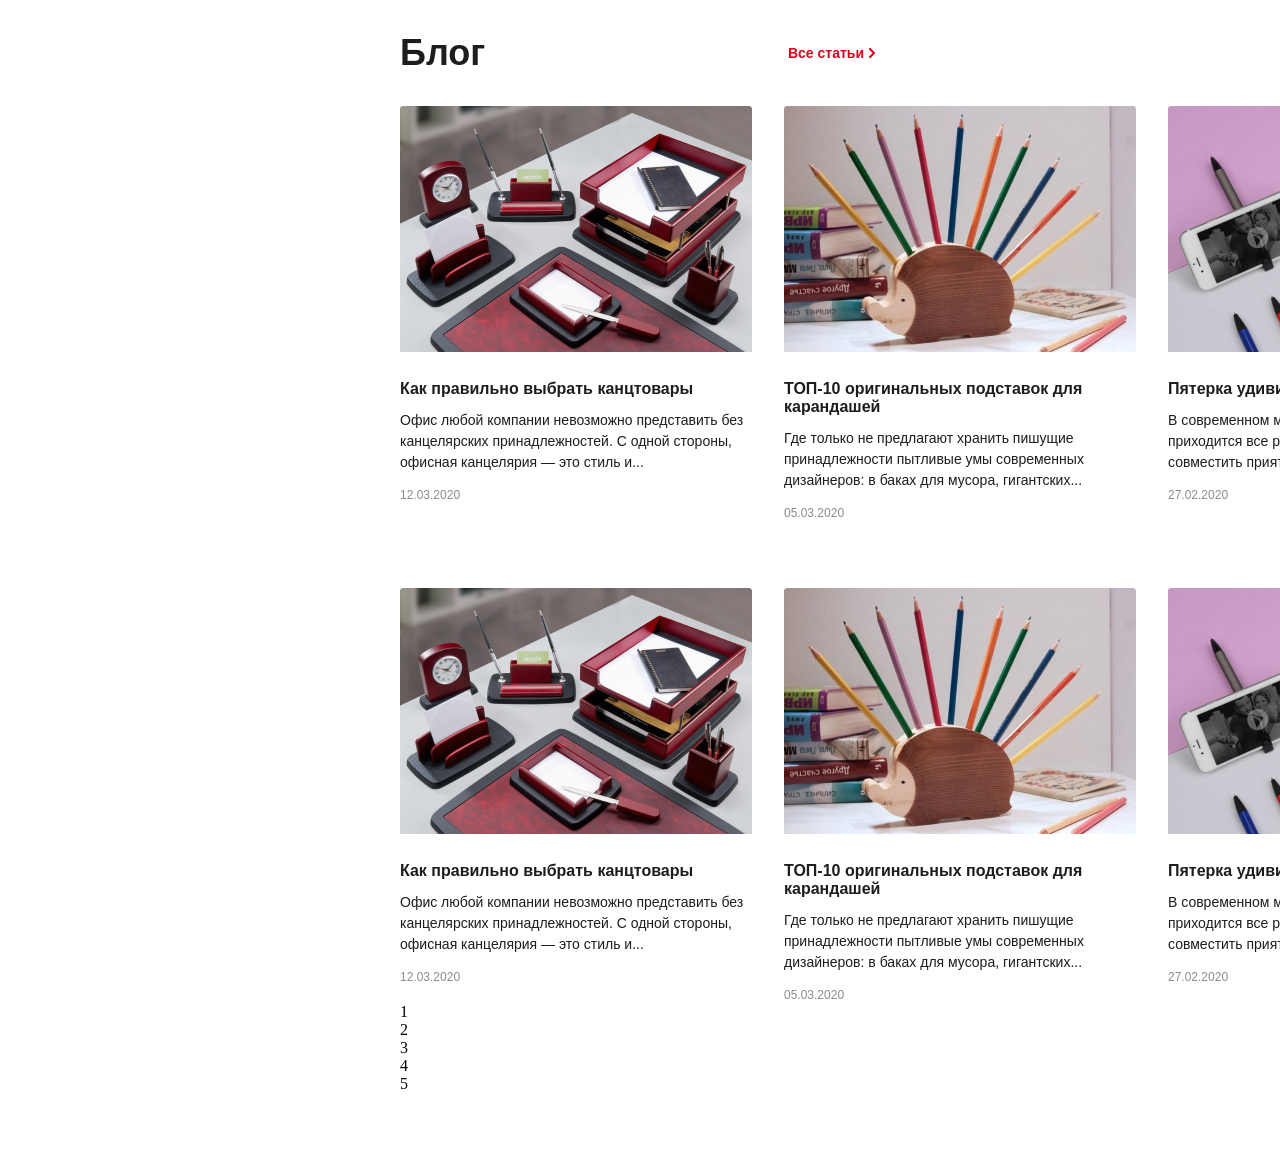
==== index.html @ 3e66ff8f "added skelet and styles" ====
<!DOCTYPE html>
<html lang="en">
<head>
    <meta charset="UTF-8">
    <meta name="viewport" content="width=device-width, initial-scale=1.0">
    <title>My block</title>
    <link rel="stylesheet" href="./styles/index.css">
    <link rel="stylesheet" href="./styles/blog.css">
</head>
<body>
    <div class="container">
        <section class="blog">
            <div class="blog__top">
                <h2 class="blog__title">Блог</h2>
                <a href="#" class="blog__all-link">
                    Все статьи
                    <img src="./images/right.png" alt="open all">
                </a>
            </div>
            <div class="blog__wrapper">
                <div class="blog__card">
                    <div class="blog__card-image">
                        <img src="./images/blog1.png" alt="blog-image">
                    </div>
                    <div class="blog__card-title">Как правильно выбрать канцтовары</div>
                    <p class="blog__card-text">Офис любой компании невозможно представить без канцелярских принадлежностей. С одной стороны, офисная канцелярия — это стиль и...</p>
                    <span class="blog__card-date">12.03.2020</span>
                </div> 
                <div class="blog__card">
                    <div class="blog__card-image">
                        <img src="./images/blog2.png" alt="blog-image">
                    </div>
                    <div class="blog__card-title">ТОП-10 оригинальных подставок для карандашей</div>
                    <p class="blog__card-text">Где только не предлагают хранить пишущие принадлежности пытливые умы современных дизайнеров: в баках для мусора, гигантских...</p>
                    <span class="blog__card-date">05.03.2020</span>
                </div> 
                <div class="blog__card">
                    <div class="blog__card-image">
                        <img src="./images/blog3.png" alt="blog-image">
                    </div>
                    <div class="blog__card-title">Пятерка удивительных ручек-гаджетов</div>
                    <p class="blog__card-text">В современном мире писать «от руки» человеку приходится все реже. Но приходится. Предлагаю совместить приятное с полезным! Хорошую...</p>
                    <span class="blog__card-date">27.02.2020</span>
                </div> 
                <div class="blog__card">
                    <div class="blog__card-image">
                        <img src="./images/blog1.png" alt="blog-image">
                    </div>
                    <div class="blog__card-title">Как правильно выбрать канцтовары</div>
                    <p class="blog__card-text">Офис любой компании невозможно представить без канцелярских принадлежностей. С одной стороны, офисная канцелярия — это стиль и...</p>
                    <span class="blog__card-date">12.03.2020</span>
                </div> 
                <div class="blog__card">
                    <div class="blog__card-image">
                        <img src="./images/blog2.png" alt="blog-image">
                    </div>
                    <div class="blog__card-title">ТОП-10 оригинальных подставок для карандашей</div>
                    <p class="blog__card-text">Где только не предлагают хранить пишущие принадлежности пытливые умы современных дизайнеров: в баках для мусора, гигантских...</p>
                    <span class="blog__card-date">05.03.2020</span>
                </div> 
                <div class="blog__card">
                    <div class="blog__card-image">
                        <img src="./images/blog3.png" alt="blog-image">
                    </div>
                    <div class="blog__card-title">Пятерка удивительных ручек-гаджетов</div>
                    <p class="blog__card-text">В современном мире писать «от руки» человеку приходится все реже. Но приходится. Предлагаю совместить приятное с полезным! Хорошую...</p>
                    <span class="blog__card-date">27.02.2020</span>
                </div> 
            </div>
            <div class="slider">
                    <div class="slider__point">1</div>
                    <div class="slider__point">2</div>
                    <div class="slider__point">3</div>
                    <div class="slider__point">4</div>
                    <div class="slider__point">5</div>
            </div>
        </section>
    </div>    
</body>
</html>
---- styles/index.css ----
*
{
    margin: 0;
    padding: 0;
    box-sizing: border-box;
}

.container
{
    max-width: 1920px;
    padding: 0 400px;
    margin: 0 auto;
}

a{text-decoration: none;}

:root 
{
  --font-family: "Open Sans", sans-serif;
  --second-family: "Good Vibes Pro", sans-serif;
  --third-family: "Geometria", sans-serif;
  --font3: "Ubuntu", sans-serif;
}
---- styles/blog.css ----
.blog
{
    margin: 32px 0 80px;
}

.blog__top
{
    display: flex;
    justify-content: space-between;
    margin-bottom: 32px;
}

.blog__title
{
    font-family: var(--font-family);
    font-weight: 600;
    font-size: 36px;
    color: #1d1d1b;
}

.blog__all-link
{
    display: flex;
    align-items: center;

    font-family: var(--font-family);
    font-weight: 600;
    font-size: 14px;
    color: #e0001b;
}

.blog__wrapper{
    display: grid;
    grid-template-columns: repeat(3, 1fr);
    row-gap: 67px;
    column-gap: 32px;
}

.blog__card-title
{
    margin: 24px 0 12px;

    font-family: var(--font-family);
    font-weight: 600;
    font-size: 16px;
    color: #1d1d1b;
}

.blog__card-text
{
    margin-bottom: 12px;

    font-family: var(--font-family);
    font-weight: 400;
    font-size: 14px;
    line-height: 150%;
    color: #1d1d1b;
}

.blog__card-date
{
    font-family: var(--font-family);
    font-weight: 400;
    font-size: 12px;
    color: #1d1d1b;
    opacity: 0.5;
}
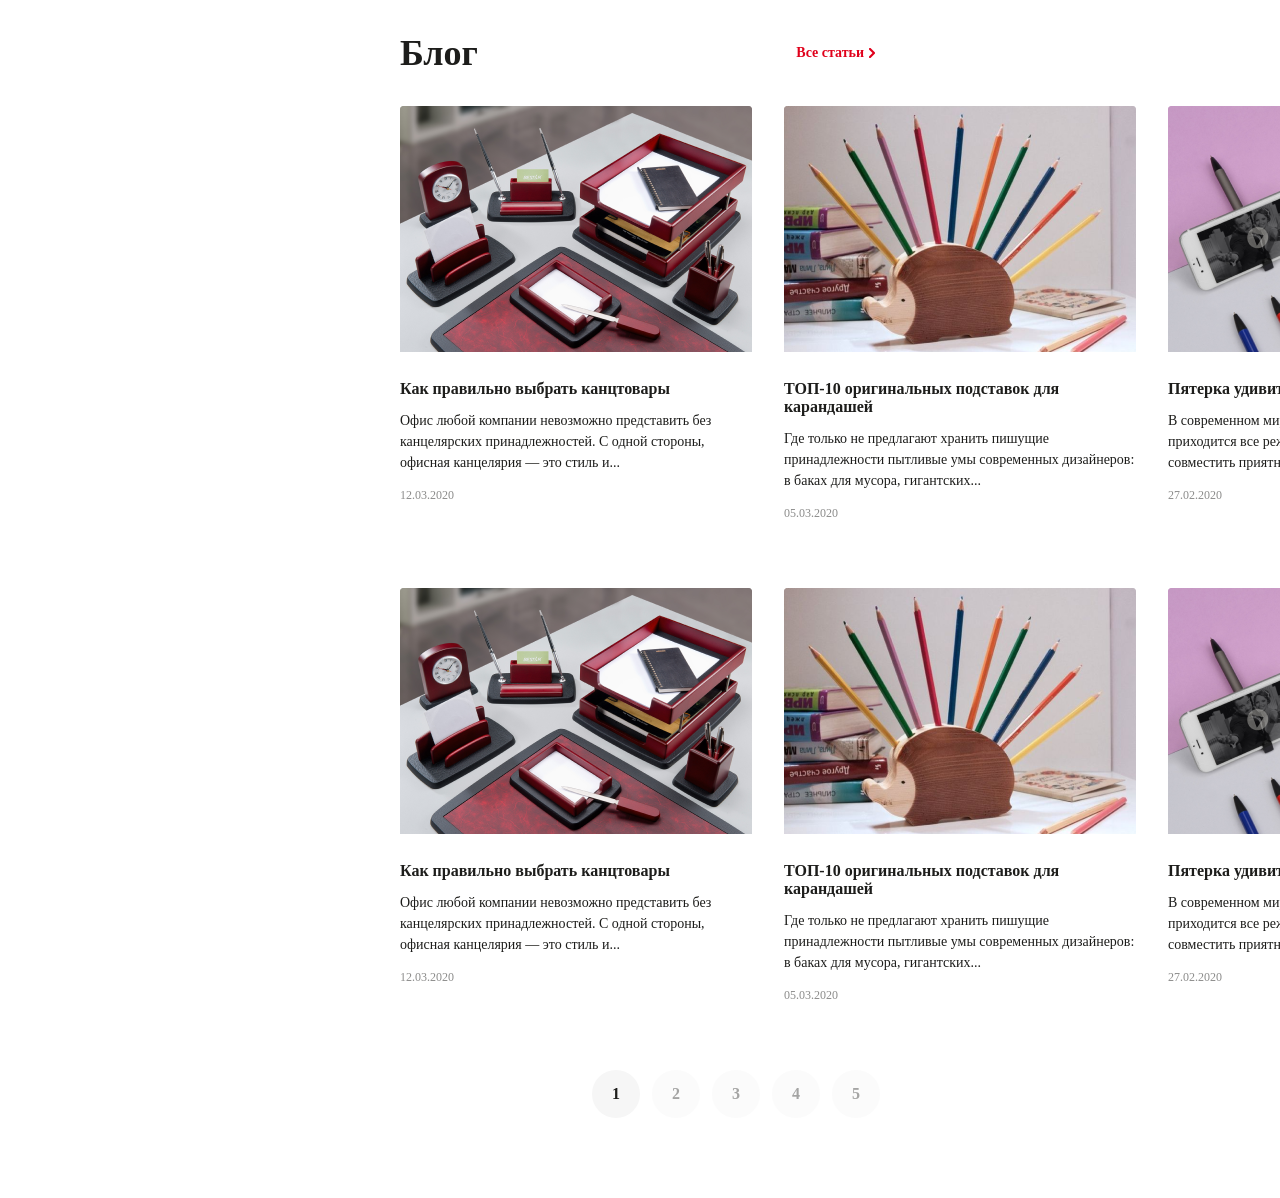
==== commit b6104031: "added fonts and slider-menu" ====
--- a/index.html
+++ b/index.html
@@ -67,12 +67,12 @@
                     <span class="blog__card-date">27.02.2020</span>
                 </div> 
             </div>
-            <div class="slider">
-                    <div class="slider__point">1</div>
-                    <div class="slider__point">2</div>
-                    <div class="slider__point">3</div>
-                    <div class="slider__point">4</div>
-                    <div class="slider__point">5</div>
+            <div class="blog-slider">
+                <div class="blog-slider__point blog-slider__point--selected">1</div>
+                <div class="blog-slider__point">2</div>
+                <div class="blog-slider__point">3</div>
+                <div class="blog-slider__point">4</div>
+                <div class="blog-slider__point">5</div>
             </div>
         </section>
     </div>    
--- a/styles/index.css
+++ b/styles/index.css
@@ -3,6 +3,7 @@
     margin: 0;
     padding: 0;
     box-sizing: border-box;
+    font-family: 'Open Sans';
 }
 
 .container
@@ -14,10 +15,3 @@
 
 a{text-decoration: none;}
 
-:root 
-{
-  --font-family: "Open Sans", sans-serif;
-  --second-family: "Good Vibes Pro", sans-serif;
-  --third-family: "Geometria", sans-serif;
-  --font3: "Ubuntu", sans-serif;
-}
--- a/styles/blog.css
+++ b/styles/blog.css
@@ -1,7 +1,4 @@
-.blog
-{
-    margin: 32px 0 80px;
-}
+.blog { margin: 32px 0 80px;}
 
 .blog__top
 {
@@ -12,7 +9,6 @@
 
 .blog__title
 {
-    font-family: var(--font-family);
     font-weight: 600;
     font-size: 36px;
     color: #1d1d1b;
@@ -23,7 +19,6 @@
     display: flex;
     align-items: center;
 
-    font-family: var(--font-family);
     font-weight: 600;
     font-size: 14px;
     color: #e0001b;
@@ -34,13 +29,13 @@
     grid-template-columns: repeat(3, 1fr);
     row-gap: 67px;
     column-gap: 32px;
+    margin-bottom: 67px;
 }
 
 .blog__card-title
 {
     margin: 24px 0 12px;
 
-    font-family: var(--font-family);
     font-weight: 600;
     font-size: 16px;
     color: #1d1d1b;
@@ -50,7 +45,6 @@
 {
     margin-bottom: 12px;
 
-    font-family: var(--font-family);
     font-weight: 400;
     font-size: 14px;
     line-height: 150%;
@@ -59,10 +53,38 @@
 
 .blog__card-date
 {
-    font-family: var(--font-family);
     font-weight: 400;
     font-size: 12px;
     color: #1d1d1b;
     opacity: 0.5;
 }
 
+
+.blog-slider
+{
+    max-width: max-content;
+    display: flex;
+    gap: 12px;
+    margin-left: auto;
+}
+
+.blog-slider__point
+{
+    background-color: #F6F6F6;
+    height: 48px;
+    width: 48px;
+    padding: 16px;
+    border-radius: 50%;
+
+    text-align: center;
+    font-weight: 600;
+    font-size: 16px;
+    line-height: 100%;
+    color: #1d1d1b;
+    opacity: 0.4;
+}
+
+.blog-slider__point--selected { opacity: 1;}
+
+
+
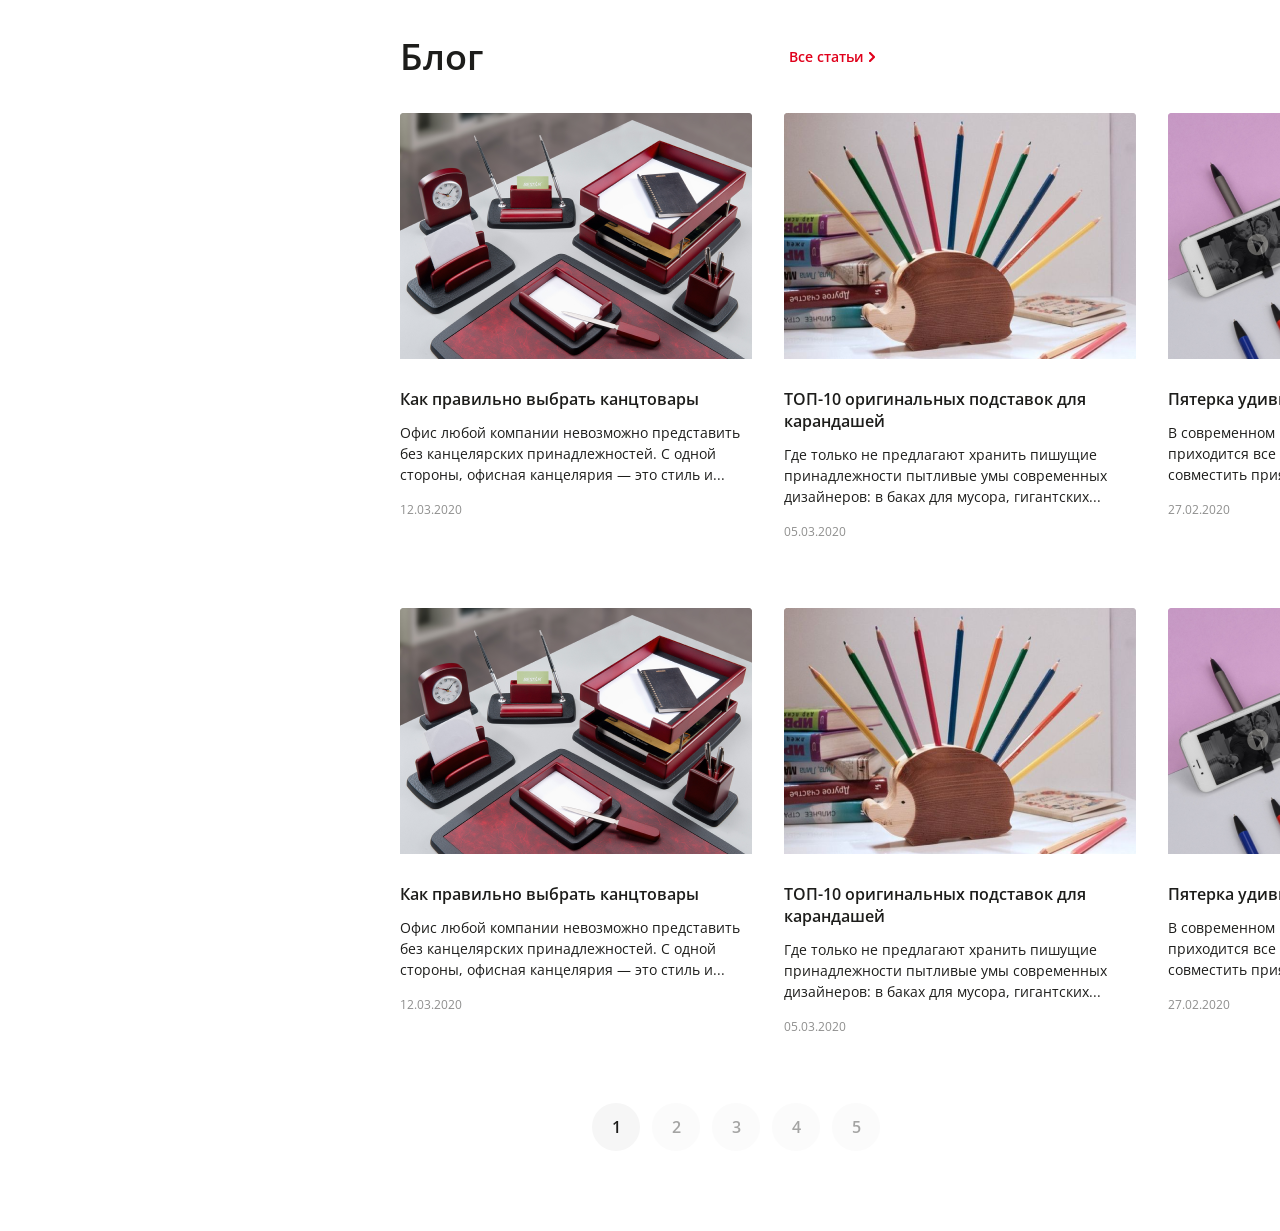
==== commit d5206649: "added fonts" ====
--- a/index.html
+++ b/index.html
@@ -6,6 +6,7 @@
     <title>My block</title>
     <link rel="stylesheet" href="./styles/index.css">
     <link rel="stylesheet" href="./styles/blog.css">
+    <link rel="stylesheet" href="./styles/fonts.css">
 </head>
 <body>
     <div class="container">
--- a/styles/fonts.css
+++ b/styles/fonts.css
@@ -0,0 +1,36 @@
+@font-face {
+    font-family: 'Open Sans';
+    src: url( ../fonts/OpenSans/OpenSans-Regular.eot);
+    src: url( ../fonts/OpenSans/OpenSans-Regular.eot?#iefix) format('embedded-opentype'),
+         url( ../fonts/OpenSans/OpenSans-Regular.woff2) format('woff2'),
+         url( ../fonts/OpenSans/OpenSans-Regular.woff) format('woff'),
+         url( ../fonts/OpenSans/OpenSans-Regular.ttf) format('truetype');
+    font-weight: normal;
+    font-style: normal;
+    font-display: swap;
+}
+
+@font-face {
+    font-family: 'Open Sans';
+    src: url( ../fonts/OpenSans/OpenSans-Bold.eot);
+    src: url( ../fonts/OpenSans/OpenSans-Bold.eot?#iefix) format('embedded-opentype'),
+         url( ../fonts/OpenSans/OpenSans-Bold.woff2) format('woff2'),
+         url( ../fonts/OpenSans/OpenSans-Bold.woff) format('woff'),
+         url( ../fonts/OpenSans/OpenSans-Bold.ttf) format('truetype');
+    font-weight: bold;
+    font-style: normal;
+    font-display: swap;
+}
+
+@font-face {
+    font-family: 'Open Sans';
+    src: url( ../fonts/OpenSans/OpenSans-SemiBold.eot);
+    src: url( ../fonts/OpenSans/OpenSans-SemiBold.eot?#iefix) format('embedded-opentype'),
+         url( ../fonts/OpenSans/OpenSans-SemiBold.woff2) format('woff2'),
+         url( ../fonts/OpenSans/OpenSans-SemiBold.woff) format('woff'),
+         url( ../fonts/OpenSans/OpenSans-SemiBold.ttf) format('truetype');
+    font-weight: 600;
+    font-style: normal;
+    font-display: swap;
+}
+
